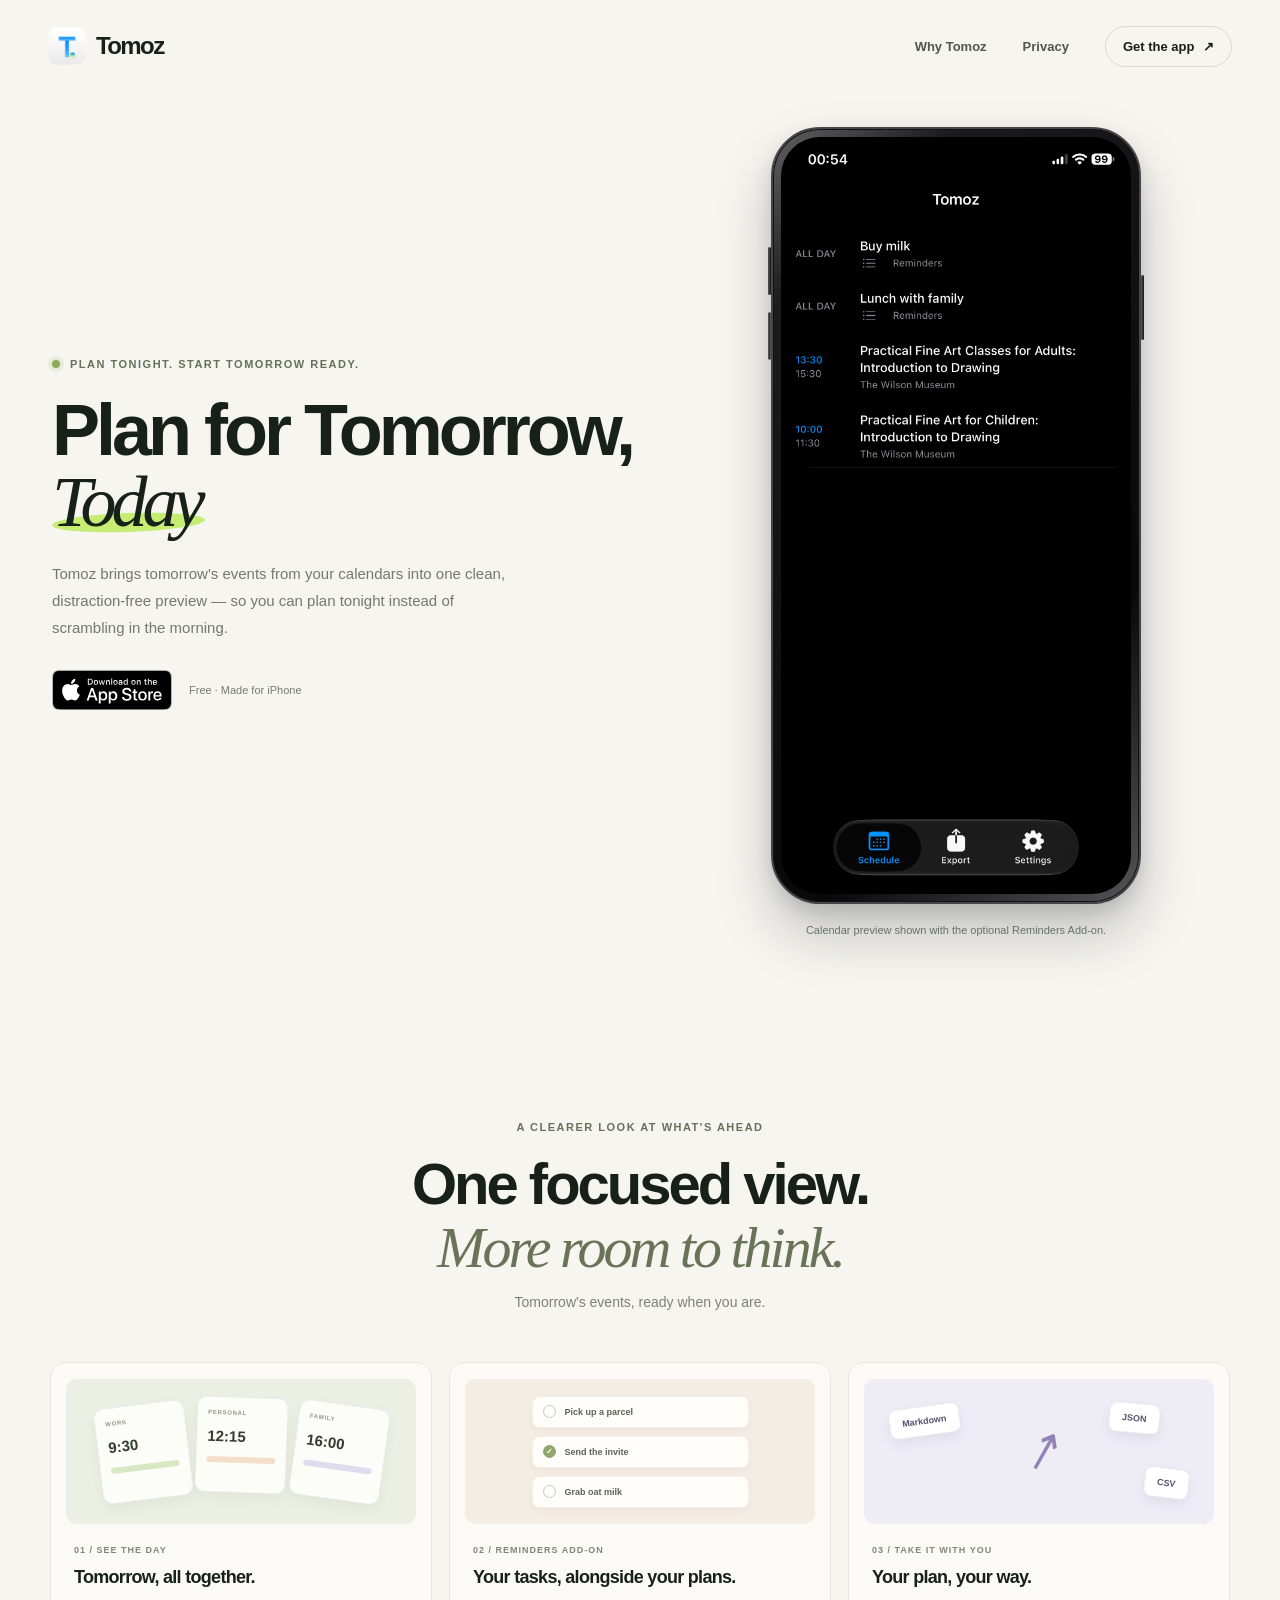
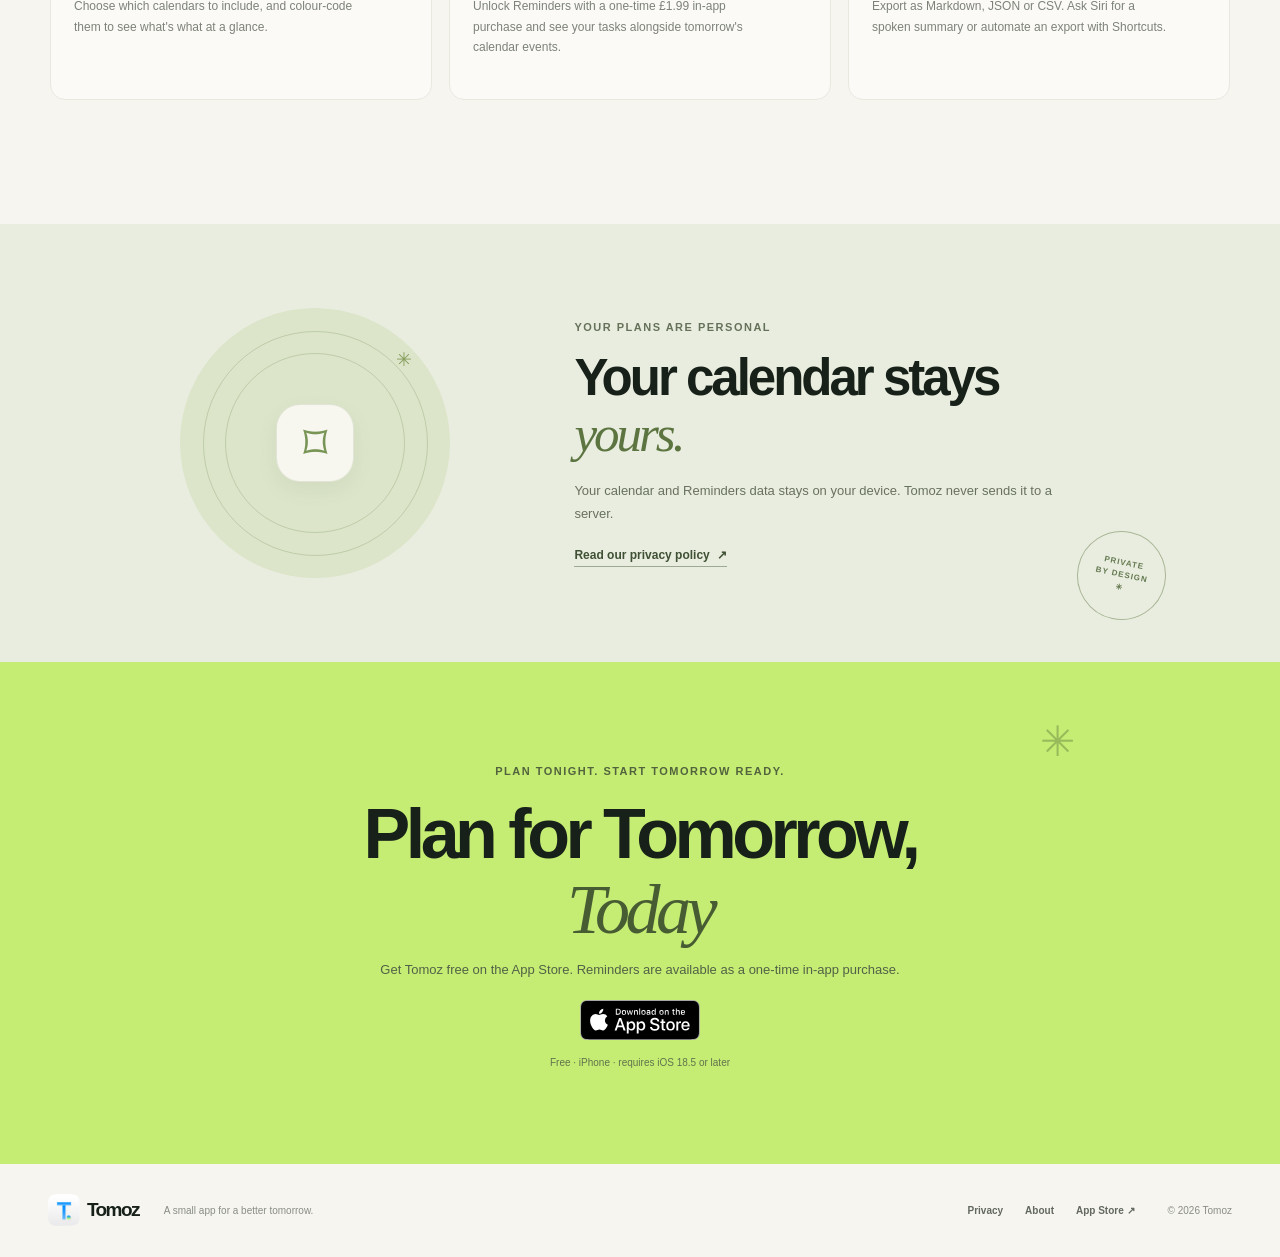
==== index.html @ 576cefdc "first Signed-off-by: thechelsuk <GitHub@thechels.uk>" ====
<!doctype html>
<html lang="en-GB">
  <head>
    <meta charset="utf-8">
    <meta name="viewport" content="width=device-width, initial-scale=1">
    <meta name="theme-color" content="#f6f5f0">
    <meta name="apple-itunes-app" content="app-id=6748755747">
    <meta
      name="description"
      content="Plan for tomorrow today with Tomoz, a calendar planner for iPhone. Preview events, export your schedule, use Siri Shortcuts, and optionally add Reminders."
    >
    <link rel="canonical" href="https://tomoz.thechels.uk/">
    <meta property="og:type" content="website">
    <meta property="og:site_name" content="Tomoz">
    <meta property="og:url" content="https://tomoz.thechels.uk/">
    <meta property="og:title" content="Tomoz: Tomorrow's Schedule">
    <meta
      property="og:description"
      content="Plan for tomorrow today with Tomoz, a calendar planner for iPhone. Preview events, export your schedule, use Siri Shortcuts, and optionally add Reminders."
    >
    <meta property="og:image" content="https://tomoz.thechels.uk/images/og-image.png">
    <meta property="og:image:width" content="1200">
    <meta property="og:image:height" content="630">
    <meta
      property="og:image:alt"
      content="Tomoz showing a calendar schedule and reminders on an iPhone"
    >
    <meta name="twitter:card" content="summary_large_image">
    <meta name="twitter:title" content="Tomoz: Tomorrow's Schedule">
    <meta
      name="twitter:description"
      content="Plan for tomorrow today with Tomoz, a calendar planner for iPhone."
    >
    <meta name="twitter:image" content="https://tomoz.thechels.uk/images/og-image.png">
    <meta
      name="twitter:image:alt"
      content="Tomoz showing a calendar schedule and reminders on an iPhone"
    >
    <title>Tomoz: Tomorrow's Schedule</title>
    <link rel="icon" href="images/tomoz-app-icon.jpg" type="image/jpeg">
    <link rel="stylesheet" href="styles.css">
    <script type="application/ld+json">
      {
        "@context": "https://schema.org",
        "@type": "MobileApplication",
        "name": "Tomoz: Tomorrow's Schedule",
        "operatingSystem": "iOS 18.5 or later",
        "applicationCategory": "ProductivityApplication",
        "url": "https://tomoz.thechels.uk/",
        "downloadUrl": "https://apps.apple.com/gb/app/tomoz/id6748755747",
        "image": "https://tomoz.thechels.uk/images/tomoz-app-icon.jpg",
        "screenshot": "https://tomoz.thechels.uk/images/screenshot.png",
        "offers": {
          "@type": "Offer",
          "price": "0",
          "priceCurrency": "GBP",
          "description": "Free to download; the optional Reminders add-on is a one-time £1.99 in-app purchase."
        }
      }
    </script>
  </head>
  <body>
    <header class="site-header">
      <a class="brand" href="#top" aria-label="Tomoz home">
        <img src="images/tomoz-app-icon.jpg" alt="" width="38" height="38">
        <span>Tomoz</span>
      </a>
      <nav class="header-links" aria-label="Main navigation">
        <a href="#how-it-helps">Why Tomoz</a>
        <a href="https://thechels.uk/app/privacy">Privacy</a>
        <a class="header-cta" href="https://apps.apple.com/gb/app/tomoz/id6748755747">
          Get the app <span aria-hidden="true">↗</span>
        </a>
      </nav>
    </header>

    <main id="top">
      <section class="hero" aria-labelledby="hero-title">
        <div class="hero-copy">
          <p class="eyebrow"><span class="eyebrow-dot"></span> Plan tonight. Start tomorrow ready.</p>
          <h1 id="hero-title"><span class="hero-title-line">Plan for Tomorrow,</span><span class="headline-accent">Today</span></h1>
          <p class="hero-description">
            Tomoz brings tomorrow's events from your calendars into one clean, distraction-free
            preview — so you can plan tonight instead of scrambling in the morning.
          </p>
          <div class="hero-actions">
            <a class="app-store-button" href="https://apps.apple.com/gb/app/tomoz/id6748755747">
              <img src="images/app-store-badge.svg" alt="Download on the App Store" width="120" height="40">
            </a>
            <span class="hero-note">Free · Made for iPhone</span>
          </div>
        </div>

        <figure class="hero-art">
          <div class="iphone-frame">
            <img
              class="app-screenshot"
              src="images/screenshot.png"
              alt="Tomoz showing tomorrow's calendar and reminder list in dark mode"
              width="1170"
              height="2532"
            >
          </div>
          <figcaption>Calendar preview shown with the optional Reminders Add-on.</figcaption>
        </figure>
      </section>

      <section class="features section-wrap" id="how-it-helps" aria-labelledby="features-title">
        <div class="section-intro">
          <p class="eyebrow">A clearer look at what's ahead</p>
          <h2 id="features-title">One focused view.<br><span>More room to think.</span></h2>
          <p>Tomorrow's events, ready when you are.</p>
        </div>
        <div class="feature-grid">
          <article class="feature-card feature-calendar">
            <div class="feature-illustration mini-calendars" aria-hidden="true">
              <div class="mini-calendar mini-one"><span>WORK</span><b>9:30</b><i></i></div>
              <div class="mini-calendar mini-two"><span>PERSONAL</span><b>12:15</b><i></i></div>
              <div class="mini-calendar mini-three"><span>FAMILY</span><b>16:00</b><i></i></div>
            </div>
            <span class="feature-number">01 / SEE THE DAY</span>
            <h3>Tomorrow, all together.</h3>
            <p>Choose which calendars to include, and colour-code them to see what's what at a glance.</p>
          </article>
          <article class="feature-card feature-reminders">
            <div class="feature-illustration reminder-illustration" aria-hidden="true">
              <div class="reminder-pill"><span class="unchecked"></span> Pick up a parcel</div>
              <div class="reminder-pill"><span class="checked">✓</span> Send the invite</div>
              <div class="reminder-pill"><span class="unchecked"></span> Grab oat milk</div>
            </div>
            <span class="feature-number">02 / REMINDERS ADD-ON</span>
            <h3>Your tasks, alongside your plans.</h3>
            <p>Unlock Reminders with a one-time £1.99 in-app purchase and see your tasks alongside tomorrow's calendar events.</p>
          </article>
          <article class="feature-card feature-share">
            <div class="feature-illustration export-illustration" aria-hidden="true">
              <span class="export-chip chip-md">Markdown</span>
              <span class="export-chip chip-csv">CSV</span>
              <span class="export-chip chip-json">JSON</span>
              <span class="export-arrow">↗</span>
            </div>
            <span class="feature-number">03 / TAKE IT WITH YOU</span>
            <h3>Your plan, your way.</h3>
            <p>Export as Markdown, JSON or CSV. Ask Siri for a spoken summary or automate an export with Shortcuts.</p>
          </article>
        </div>
      </section>

      <section class="privacy-section" aria-labelledby="privacy-title">
        <div class="privacy-inner">
          <div class="privacy-orbit" aria-hidden="true">
            <span class="orbit orbit-a"></span><span class="orbit orbit-b"></span>
            <span class="privacy-core">⌑</span><span class="orbit-star">✳</span>
          </div>
          <div class="privacy-copy">
            <p class="eyebrow">Your plans are personal</p>
            <h2 id="privacy-title">Your calendar stays <span>yours.</span></h2>
            <p>Your calendar and Reminders data stays on your device. Tomoz never sends it to a server.</p>
            <a class="text-link" href="https://thechels.uk/app/privacy">Read our privacy policy <span aria-hidden="true">↗</span></a>
          </div>
          <span class="privacy-stamp" aria-hidden="true">PRIVATE<br>BY DESIGN<br>✳</span>
        </div>
      </section>

      <section class="closing-cta" aria-labelledby="closing-title">
        <div class="closing-spark" aria-hidden="true">✳</div>
        <p class="eyebrow">Plan tonight. Start tomorrow ready.</p>
        <h2 id="closing-title">Plan for Tomorrow,<br><span>Today</span></h2>
        <p>Get Tomoz free on the App Store. Reminders are available as a one-time in-app purchase.</p>
        <a class="app-store-button" href="https://apps.apple.com/gb/app/tomoz/id6748755747">
          <img src="images/app-store-badge.svg" alt="Download on the App Store" width="120" height="40">
        </a>
        <span class="closing-footnote">Free · iPhone · requires iOS 18.5 or later</span>
      </section>
    </main>

    <footer class="site-footer">
      <a class="brand footer-brand" href="#top">
        <img src="images/tomoz-app-icon.jpg" alt="" width="32" height="32">
        <span>Tomoz</span>
      </a>
      <span class="footer-caption">A small app for a better tomorrow.</span>
      <div class="footer-links">
        <a href="https://thechels.uk/app/privacy">Privacy</a>
        <a href="https://thechels.uk/projects/tomoz">About</a>
        <a href="https://apps.apple.com/gb/app/tomoz/id6748755747">App Store ↗</a>
      </div>
      <span class="copyright">© 2026 Tomoz</span>
    </footer>
  </body>
</html>
---- styles.css ----
:root {
  color-scheme: light;
  --ink: #172019;
  --muted: #70766e;
  --paper: #f6f5f0;
  --green: #c5ed73;
  --green-dark: #324a25;
  --line: #e6e5dc;
  --serif: Georgia, "Times New Roman", serif;
  --sans: "DM Sans", "Avenir Next", Avenir, sans-serif;
  --display: "Manrope", "Avenir Next", Avenir, sans-serif;
}

* {
  box-sizing: border-box;
}

html {
  scroll-behavior: smooth;
}

body {
  margin: 0;
  background: var(--paper);
  color: var(--ink);
  font-family: var(--sans);
  -webkit-font-smoothing: antialiased;
}

a {
  color: inherit;
  text-decoration: none;
}

.site-header {
  width: min(1280px, calc(100% - 96px));
  height: 92px;
  margin: 0 auto;
  display: flex;
  align-items: center;
  justify-content: space-between;
}

.brand {
  display: inline-flex;
  align-items: center;
  gap: 10px;
  font-family: var(--display);
  font-size: 24px;
  font-weight: 800;
  letter-spacing: -1.6px;
}

.brand img {
  display: block;
  border-radius: 10px;
}

.header-links {
  display: flex;
  align-items: center;
  gap: 36px;
  color: #51574f;
  font-size: 13px;
  font-weight: 600;
}

.header-links a:not(.header-cta):hover,
.footer-links a:hover {
  color: #5b7a2b;
}

.header-cta {
  padding: 12px 17px;
  border: 1px solid #d8d9cf;
  border-radius: 999px;
  color: var(--ink);
  transition: background 160ms ease, border-color 160ms ease;
}

.header-cta:hover {
  border-color: var(--green);
  background: var(--green);
}

.header-cta span {
  padding-left: 5px;
}

.hero {
  width: min(1280px, calc(100% - 96px));
  min-height: 664px;
  margin: 0 auto;
  display: grid;
  grid-template-columns: 1fr 0.92fr;
  align-items: center;
  gap: 32px;
  padding: 35px 0 65px;
}

.hero-copy {
  position: relative;
  z-index: 2;
  padding: 3px 0 0 4px;
}

.eyebrow {
  margin: 0 0 22px;
  color: #66715a;
  font-size: 11px;
  font-weight: 700;
  letter-spacing: 1.5px;
  line-height: 1.5;
  text-transform: uppercase;
}

.hero .eyebrow {
  display: flex;
  align-items: center;
  gap: 10px;
}

.eyebrow-dot {
  width: 8px;
  height: 8px;
  border-radius: 50%;
  background: #8ba958;
  box-shadow: 0 0 0 4px #e5edda;
}

h1,
h2,
h3,
p {
  margin-top: 0;
}

.hero h1 {
  max-width: 640px;
  margin-bottom: 22px;
  font-family: var(--display);
  font-size: clamp(48px, 5.8vw, 72px);
  font-weight: 600;
  letter-spacing: -4px;
  line-height: 0.99;
}

.section-intro h2 span,
.closing-cta h2 span {
  font-family: var(--serif);
  font-weight: 400;
  font-style: italic;
  letter-spacing: -5px;
}

.hero-title-line {
  display: block;
  white-space: nowrap;
}

.hero h1 .headline-accent {
  display: inline-block;
  position: relative;
  z-index: 0;
  font-family: var(--serif);
  font-weight: 400;
  font-style: italic;
  letter-spacing: -5px;
}

.hero h1 .headline-accent::after {
  position: absolute;
  z-index: -1;
  right: -5px;
  bottom: 6px;
  left: 0;
  height: 19px;
  border-radius: 50%;
  background: var(--green);
  content: "";
  transform: rotate(-2deg);
}

.hero-description {
  max-width: 460px;
  margin-bottom: 29px;
  color: #73796f;
  font-size: 15px;
  line-height: 1.8;
}

.hero-actions {
  display: flex;
  align-items: center;
  gap: 17px;
}

.app-store-button {
  display: inline-flex;
  align-items: center;
  line-height: 0;
  transition: transform 160ms ease;
}

.app-store-button:hover {
  transform: translateY(-2px);
}

.app-store-button img {
  width: 120px;
  height: 40px;
}

.brand img {
  border-radius: 10px;
}

.hero-note {
  color: #777d73;
  font-size: 11px;
}

.hero-art {
  position: relative;
  display: grid;
  justify-items: center;
  gap: 20px;
  margin: 0;
}

.iphone-frame {
  width: min(100%, 370px);
  position: relative;
  padding: 8px;
  border: 2px solid #464649;
  border-radius: 49px;
  background: linear-gradient(135deg, #626266 0%, #1b1b1d 16%, #080809 72%, #555559 100%);
  box-shadow:
    0 30px 55px rgba(17, 22, 34, 0.22),
    0 8px 18px rgba(17, 22, 34, 0.12),
    inset 0 0 0 1px #111;
}

.iphone-frame::before,
.iphone-frame::after {
  width: 3px;
  position: absolute;
  z-index: 1;
  border-radius: 3px;
  background: linear-gradient(90deg, #555559, #171719);
  content: "";
}

.iphone-frame::before {
  top: 118px;
  left: -5px;
  height: 48px;
  box-shadow: 0 65px 0 -0.2px #323235;
}

.iphone-frame::after {
  top: 146px;
  right: -5px;
  height: 65px;
}

.app-screenshot {
  width: 100%;
  height: auto;
  display: block;
  border-radius: 39px;
}

.hero-art figcaption {
  color: #767c72;
  font-size: 11px;
  text-align: center;
}

.section-wrap {
  width: min(1180px, calc(100% - 96px));
  margin: 0 auto;
}

.features {
  padding: 118px 0 124px;
}

.section-intro {
  max-width: 600px;
  margin: 0 auto 52px;
  text-align: center;
}

.section-intro .eyebrow {
  margin-bottom: 17px;
}

.section-intro h2,
.privacy-copy h2,
.closing-cta h2 {
  font-family: var(--display);
  font-size: clamp(38px, 4.7vw, 58px);
  font-weight: 600;
  letter-spacing: -3px;
  line-height: 1.08;
}

.section-intro h2 {
  margin-bottom: 15px;
}

.section-intro h2 span {
  color: #697357;
  letter-spacing: -3px;
}

.section-intro > p:last-child {
  margin: 0;
  color: #7c8178;
  font-size: 14px;
}

.feature-grid {
  display: grid;
  grid-template-columns: repeat(3, 1fr);
  gap: 17px;
}

.feature-card {
  min-height: 338px;
  overflow: hidden;
  padding: 23px 23px 25px;
  border: 1px solid #e9e8df;
  border-radius: 15px;
  background: #fbfaf7;
}

.feature-illustration {
  height: 145px;
  position: relative;
  display: flex;
  align-items: center;
  justify-content: center;
  margin: -7px -8px 15px;
  overflow: hidden;
  border-radius: 11px;
}

.feature-calendar .feature-illustration {
  background: #ecf0e4;
}

.feature-reminders .feature-illustration {
  background: #f4ede3;
}

.feature-share .feature-illustration {
  background: #eeecf5;
}

.mini-calendars {
  gap: 7px;
}

.mini-calendar {
  width: 91px;
  height: 96px;
  display: flex;
  flex-direction: column;
  gap: 12px;
  padding: 12px 10px;
  border: 1px solid rgba(49, 60, 42, 0.06);
  border-radius: 10px;
  background: #fcfcf8;
  box-shadow: 0 5px 12px rgba(55, 66, 48, 0.06);
  transform: rotate(-7deg);
}

.mini-calendar span {
  color: #93998b;
  font-size: 6px;
  font-weight: 700;
  letter-spacing: 0.7px;
}

.mini-calendar b {
  color: #333c30;
  font-size: 15px;
}

.mini-calendar i {
  height: 6px;
  display: block;
  border-radius: 5px;
  background: #d9e8c4;
}

.mini-two {
  transform: translateY(-7px) rotate(2deg);
}

.mini-two i {
  background: #f4deca;
}

.mini-three {
  transform: rotate(8deg);
}

.mini-three i {
  background: #e0dcef;
}

.reminder-illustration {
  flex-direction: column;
  gap: 8px;
}

.reminder-pill {
  width: 217px;
  height: 32px;
  display: flex;
  align-items: center;
  gap: 9px;
  padding: 0 10px;
  border: 1px solid rgba(50, 55, 43, 0.06);
  border-radius: 8px;
  background: #fffdf9;
  box-shadow: 0 3px 8px rgba(74, 62, 44, 0.04);
  color: #5e6259;
  font-size: 9px;
  font-weight: 600;
}

.unchecked,
.checked {
  width: 13px;
  height: 13px;
  display: grid;
  place-items: center;
  border: 1px solid #c7c9be;
  border-radius: 50%;
  color: white;
  font-size: 8px;
}

.checked {
  border-color: #8fa66f;
  background: #8fa66f;
}

.export-chip {
  position: absolute;
  padding: 9px 12px;
  border: 1px solid rgba(60, 52, 91, 0.08);
  border-radius: 8px;
  background: #fff;
  box-shadow: 0 5px 12px rgba(69, 61, 97, 0.08);
  color: #56506c;
  font-size: 9px;
  font-weight: 700;
}

.chip-md {
  top: 27px;
  left: 25px;
  transform: rotate(-8deg);
}

.chip-csv {
  right: 25px;
  bottom: 26px;
  transform: rotate(7deg);
}

.chip-json {
  top: 24px;
  right: 54px;
  transform: rotate(5deg);
}

.export-arrow {
  color: #9184b5;
  font-family: var(--serif);
  font-size: 47px;
  font-style: italic;
  transform: rotate(-22deg);
}

.feature-number {
  color: #818776;
  font-size: 9px;
  font-weight: 700;
  letter-spacing: 1px;
}

.feature-card h3 {
  margin: 10px 0 8px;
  font-family: var(--display);
  font-size: 18px;
  font-weight: 700;
  letter-spacing: -0.7px;
}

.feature-card > p {
  max-width: 300px;
  margin: 0;
  color: #7d8279;
  font-size: 12px;
  line-height: 1.7;
}

.privacy-section {
  padding: 84px 0;
  background: #e9eddf;
}

.privacy-inner {
  width: min(1040px, calc(100% - 96px));
  position: relative;
  display: grid;
  grid-template-columns: 0.8fr 1.2fr;
  align-items: center;
  gap: 64px;
  margin: 0 auto;
}

.privacy-orbit {
  width: 270px;
  height: 270px;
  position: relative;
  display: grid;
  margin: auto;
  place-items: center;
  border-radius: 50%;
  background: #dce5ca;
}

.orbit {
  position: absolute;
  border: 1px solid rgba(97, 121, 66, 0.24);
  border-radius: 50%;
}

.orbit-a {
  width: 180px;
  height: 180px;
}

.orbit-b {
  width: 225px;
  height: 225px;
}

.privacy-core {
  width: 78px;
  height: 78px;
  display: grid;
  place-items: center;
  border: 1px solid rgba(111, 138, 75, 0.16);
  border-radius: 24px;
  background: #f7f7ef;
  box-shadow: 0 8px 20px rgba(83, 101, 62, 0.08);
  color: #789555;
  font-size: 48px;
}

.orbit-star {
  position: absolute;
  top: 40px;
  right: 38px;
  color: #879e5e;
  font-size: 19px;
}

.privacy-copy {
  max-width: 530px;
}

.privacy-copy .eyebrow {
  margin-bottom: 15px;
}

.privacy-copy h2 {
  margin-bottom: 17px;
  font-size: clamp(37px, 4vw, 51px);
}

.privacy-copy h2 span {
  color: #5c7440;
  font-family: var(--serif);
  font-style: italic;
  font-weight: 400;
}

.privacy-copy > p:not(.eyebrow) {
  max-width: 500px;
  margin-bottom: 20px;
  color: #68715e;
  font-size: 13px;
  line-height: 1.8;
}

.text-link {
  display: inline-flex;
  align-items: center;
  gap: 7px;
  padding-bottom: 4px;
  border-bottom: 1px solid #9da990;
  color: #3f5034;
  font-size: 12px;
  font-weight: 700;
}

.text-link:hover {
  border-color: #3f5034;
}

.privacy-stamp {
  position: absolute;
  right: -6px;
  bottom: -42px;
  display: grid;
  width: 89px;
  height: 89px;
  place-content: center;
  border: 1px solid #a9b696;
  border-radius: 50%;
  color: #647950;
  font-size: 8px;
  font-weight: 700;
  letter-spacing: 1px;
  line-height: 1.55;
  text-align: center;
  transform: rotate(12deg);
}

.closing-cta {
  position: relative;
  overflow: hidden;
  padding: 101px 24px 96px;
  background: var(--green);
  text-align: center;
}

.closing-cta .eyebrow {
  margin-bottom: 17px;
  color: #52633d;
}

.closing-cta h2 {
  margin-bottom: 14px;
  font-size: clamp(45px, 6vw, 70px);
  letter-spacing: -4.5px;
}

.closing-cta h2 span {
  color: #485c34;
  letter-spacing: -4.5px;
}

.closing-cta > p:not(.eyebrow) {
  margin-bottom: 23px;
  color: #526147;
  font-size: 13px;
}

.closing-footnote {
  display: block;
  margin-top: 13px;
  color: #61724d;
  font-size: 10px;
}

.closing-spark {
  position: absolute;
  top: 55px;
  right: 16%;
  color: rgba(69, 92, 47, 0.35);
  font-size: 42px;
}

.site-footer {
  width: min(1280px, calc(100% - 96px));
  min-height: 93px;
  display: flex;
  align-items: center;
  gap: 25px;
  margin: 0 auto;
}

.footer-brand {
  gap: 7px;
  font-size: 19px;
}

.footer-brand img {
  border-radius: 8px;
}

.footer-caption,
.copyright {
  color: #898d84;
  font-size: 10px;
}

.footer-links {
  display: flex;
  gap: 22px;
  margin-left: auto;
  color: #62685e;
  font-size: 10px;
  font-weight: 600;
}

.copyright {
  margin-left: 8px;
}

@media (max-width: 1000px) {
  .site-header,
  .hero,
  .site-footer {
    width: calc(100% - 60px);
  }

  .hero {
    grid-template-columns: 1fr 0.85fr;
    gap: 10px;
  }

  .section-wrap {
    width: calc(100% - 60px);
  }

  .feature-card {
    padding-right: 17px;
    padding-left: 17px;
  }

  .privacy-inner {
    width: calc(100% - 100px);
    gap: 42px;
  }
}

@media (max-width: 720px) {
  .site-header {
    width: calc(100% - 40px);
    height: 76px;
  }

  .brand {
    gap: 8px;
    font-size: 21px;
  }

  .brand img {
    width: 34px;
    height: 34px;
  }

  .header-links {
    gap: 17px;
    font-size: 12px;
  }

  .header-links a:first-child {
    display: none;
  }

  .header-cta {
    padding: 10px 13px;
  }

  .hero {
    width: calc(100% - 40px);
    min-height: 0;
    grid-template-columns: 1fr;
    gap: 6px;
    padding: 61px 0 50px;
  }

  .hero-copy {
    padding-left: 0;
  }

  .eyebrow {
    margin-bottom: 17px;
    font-size: 9px;
    letter-spacing: 1.2px;
  }

  .hero h1 {
    max-width: 520px;
    margin-bottom: 17px;
    font-size: clamp(38px, 10.3vw, 48px);
    letter-spacing: -1.6px;
  }

  .section-intro h2 span {
    letter-spacing: -3px;
  }

  .hero h1 .headline-accent {
    letter-spacing: -3px;
  }

  .hero h1 .headline-accent::after {
    bottom: 3px;
    height: 14px;
  }

  .hero-description {
    max-width: 440px;
    margin-bottom: 22px;
    font-size: 13px;
  }

  .hero-actions {
    flex-wrap: wrap;
    gap: 12px;
  }

  .hero-art {
    margin-top: 18px;
  }

  .section-wrap {
    width: calc(100% - 40px);
  }

  .features {
    padding: 80px 0;
  }

  .section-intro {
    margin-bottom: 34px;
  }

  .section-intro h2,
  .privacy-copy h2 {
    font-size: 39px;
    letter-spacing: -2.5px;
  }

  .section-intro > p:last-child {
    font-size: 12px;
    line-height: 1.6;
  }

  .feature-grid {
    grid-template-columns: 1fr;
    gap: 12px;
  }

  .feature-card {
    min-height: 0;
    padding: 18px;
  }

  .feature-illustration {
    height: 137px;
    margin-bottom: 14px;
  }

  .feature-card > p {
    max-width: 380px;
  }

  .privacy-section {
    padding: 65px 0 70px;
  }

  .privacy-inner {
    width: calc(100% - 40px);
    grid-template-columns: 1fr;
    gap: 33px;
  }

  .privacy-orbit {
    width: 215px;
    height: 215px;
  }

  .orbit-a {
    width: 148px;
    height: 148px;
  }

  .orbit-b {
    width: 184px;
    height: 184px;
  }

  .privacy-core {
    width: 67px;
    height: 67px;
    border-radius: 20px;
    font-size: 41px;
  }

  .privacy-copy {
    text-align: center;
  }

  .privacy-copy h2 {
    font-size: 37px;
    letter-spacing: -2.7px;
  }

  .privacy-copy > p:not(.eyebrow) {
    margin-right: auto;
    margin-left: auto;
    font-size: 12px;
  }

  .privacy-stamp {
    right: 0;
    bottom: -38px;
    width: 74px;
    height: 74px;
    font-size: 7px;
  }

  .closing-cta {
    padding: 77px 20px;
  }

  .closing-cta h2 {
    font-size: clamp(43px, 10vw, 58px);
    letter-spacing: -3.3px;
  }

  .closing-cta h2 span {
    letter-spacing: -3.3px;
  }

  .closing-spark {
    top: 31px;
    right: 9%;
    font-size: 31px;
  }

  .site-footer {
    width: calc(100% - 40px);
    min-height: 0;
    flex-wrap: wrap;
    gap: 12px 18px;
    padding: 23px 0;
  }

  .footer-caption {
    margin-left: auto;
    font-size: 9px;
  }

  .footer-links {
    order: 1;
    gap: 17px;
    margin-left: 0;
  }

  .copyright {
    order: 2;
    margin-left: auto;
  }
}

@media (max-width: 390px) {
  .header-links {
    gap: 12px;
    font-size: 11px;
  }

  .hero-note {
    width: 100%;
  }

  .footer-caption {
    font-size: 8px;
  }
}

@media (prefers-reduced-motion: reduce) {
  *,
  *::before,
  *::after {
    scroll-behavior: auto !important;
    animation-duration: 0.01ms !important;
    animation-iteration-count: 1 !important;
    transition-duration: 0.01ms !important;
  }
}
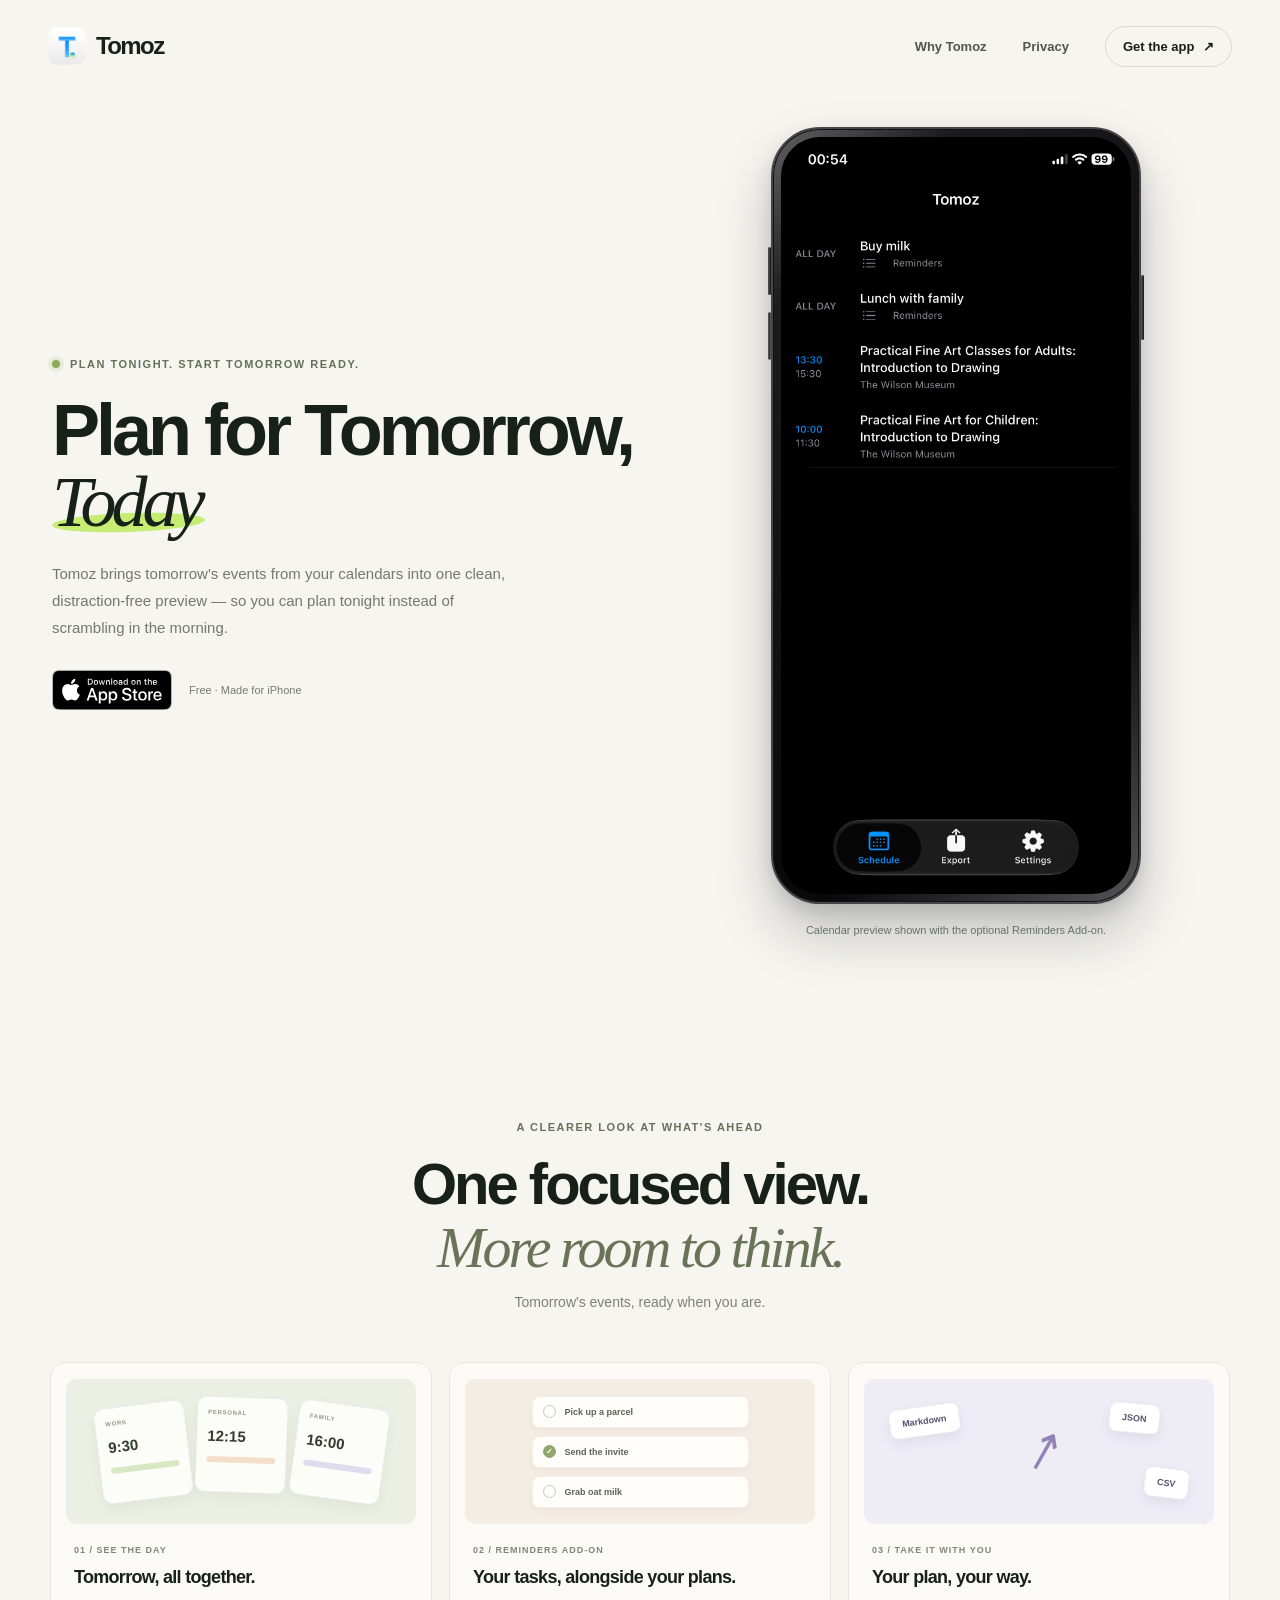
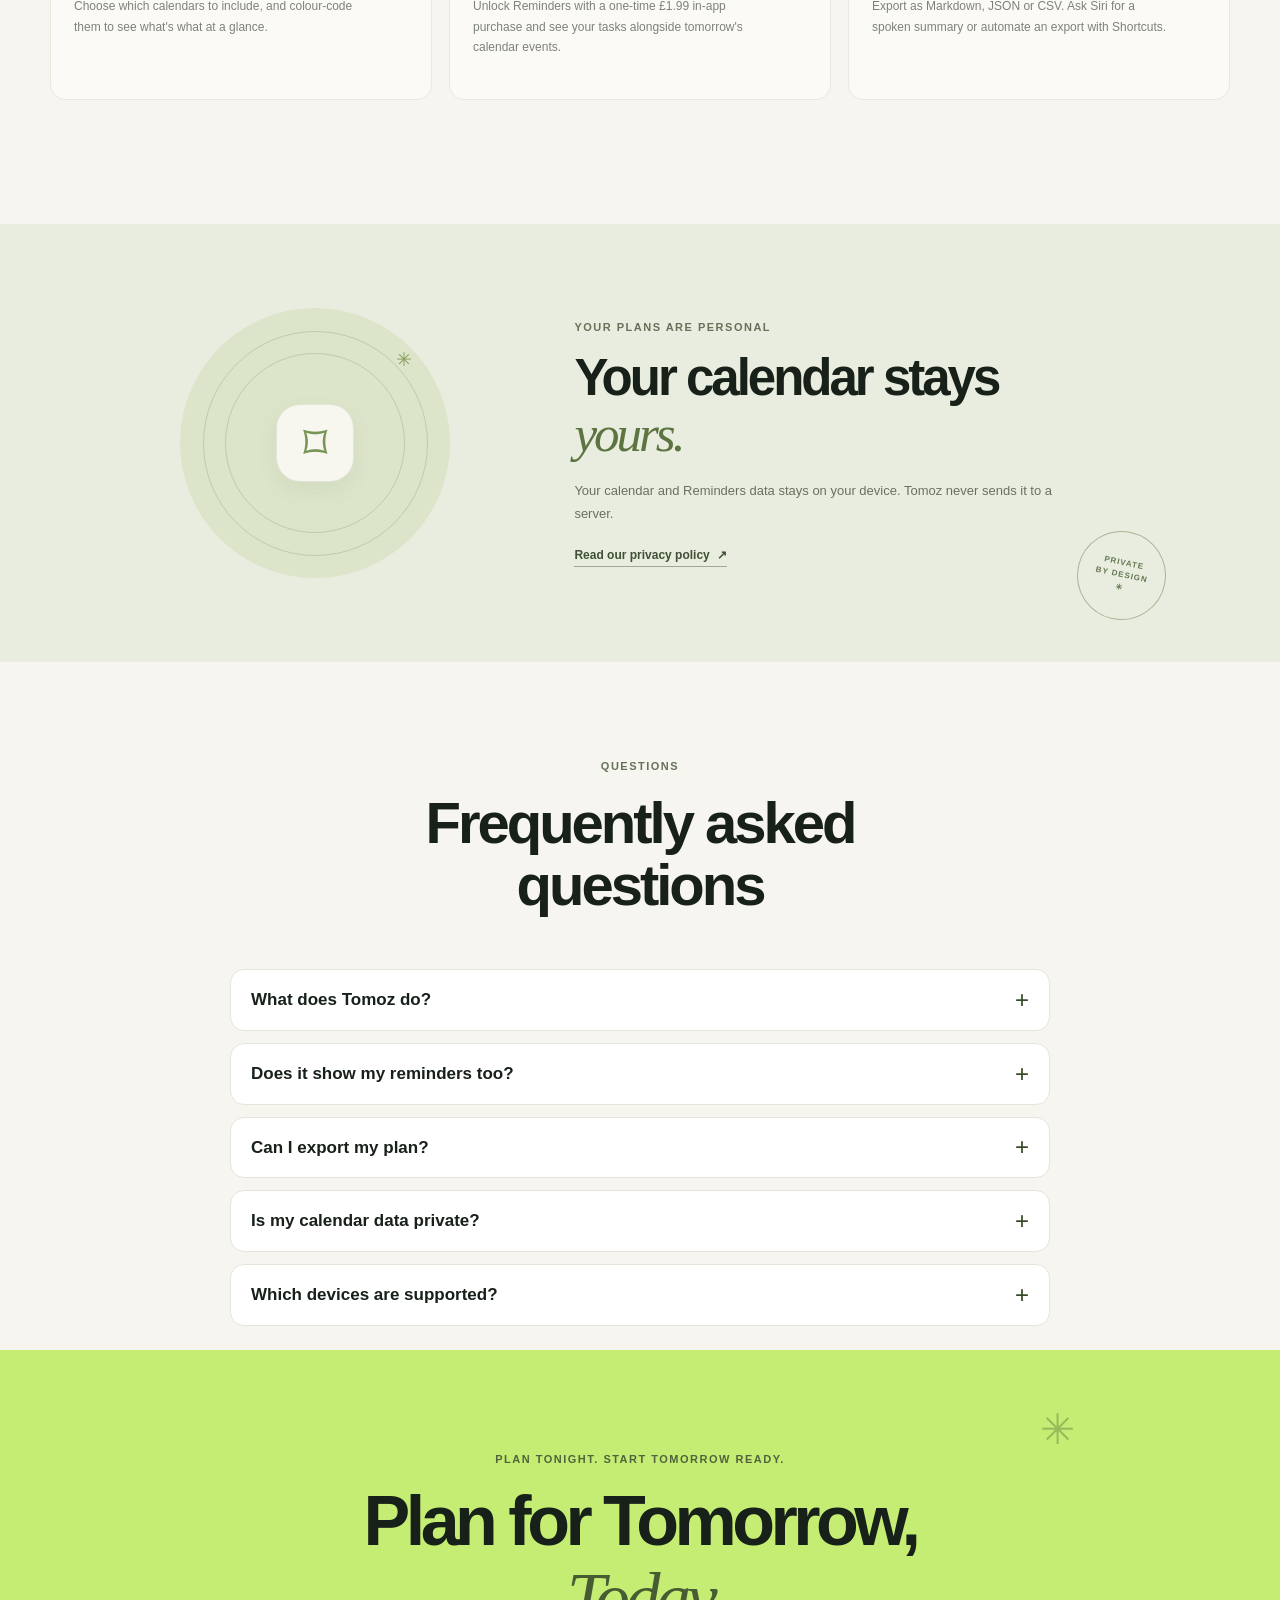
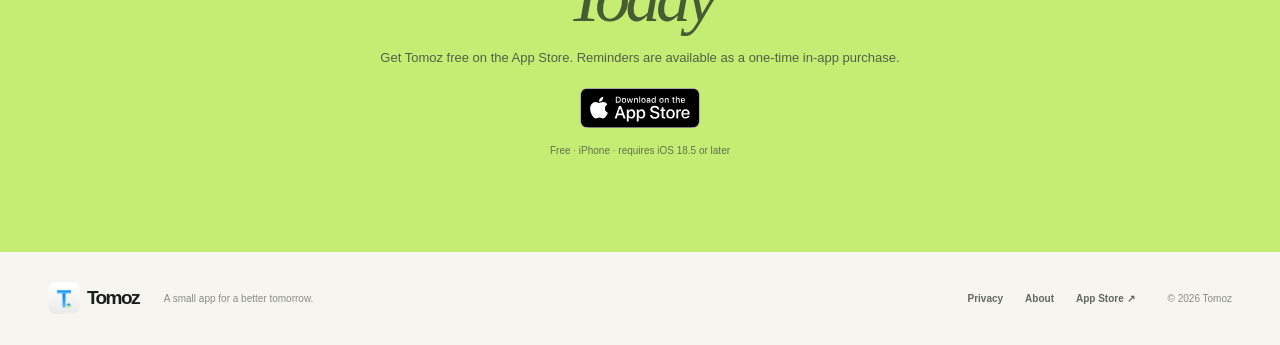
==== commit 0fd8354e: "SEO/GEO: llms.txt, FAQ section and FAQPage data, richer structured data, meta tags and sitemap lastm" ====
--- a/index.html
+++ b/index.html
@@ -9,9 +9,12 @@
       name="description"
       content="Plan for tomorrow today with Tomoz, a calendar planner for iPhone. Preview events, export your schedule, use Siri Shortcuts, and optionally add Reminders."
     >
+    <meta name="author" content="thechelsuk">
+    <meta name="robots" content="index, follow, max-image-preview:large, max-snippet:-1">
     <link rel="canonical" href="https://tomoz.thechels.uk/">
     <meta property="og:type" content="website">
     <meta property="og:site_name" content="Tomoz">
+    <meta property="og:locale" content="en_GB">
     <meta property="og:url" content="https://tomoz.thechels.uk/">
     <meta property="og:title" content="Tomoz: Tomorrow's Schedule">
     <meta
@@ -38,24 +41,113 @@
     >
     <title>Tomoz: Tomorrow's Schedule</title>
     <link rel="icon" href="images/tomoz-app-icon.jpg" type="image/jpeg">
+    <link rel="apple-touch-icon" href="images/tomoz-app-icon.jpg">
     <link rel="stylesheet" href="styles.css">
     <script type="application/ld+json">
       {
         "@context": "https://schema.org",
-        "@type": "MobileApplication",
-        "name": "Tomoz: Tomorrow's Schedule",
-        "operatingSystem": "iOS 18.5 or later",
-        "applicationCategory": "ProductivityApplication",
-        "url": "https://tomoz.thechels.uk/",
-        "downloadUrl": "https://apps.apple.com/gb/app/tomoz/id6748755747",
-        "image": "https://tomoz.thechels.uk/images/tomoz-app-icon.jpg",
-        "screenshot": "https://tomoz.thechels.uk/images/screenshot.png",
-        "offers": {
-          "@type": "Offer",
-          "price": "0",
-          "priceCurrency": "GBP",
-          "description": "Free to download; the optional Reminders add-on is a one-time £1.99 in-app purchase."
-        }
+        "@graph": [
+          {
+            "@type": "Person",
+            "@id": "https://thechels.uk/#person",
+            "name": "Mat Benfield",
+            "alternateName": "thechelsuk",
+            "url": "https://thechels.uk/",
+            "sameAs": [
+              "https://links.thechels.uk/",
+              "https://github.com/thechelsuk",
+              "https://apps.apple.com/gb/developer/mat-benfield/id1818791310"
+            ]
+          },
+          {
+            "@type": "WebSite",
+            "@id": "https://tomoz.thechels.uk/#website",
+            "url": "https://tomoz.thechels.uk/",
+            "name": "Tomoz",
+            "inLanguage": "en-GB",
+            "publisher": {
+              "@id": "https://thechels.uk/#person"
+            }
+          },
+          {
+            "@type": "MobileApplication",
+            "@id": "https://tomoz.thechels.uk/#app",
+            "name": "Tomoz: Tomorrow's Schedule",
+            "operatingSystem": "iOS 18.5 or later",
+            "applicationCategory": "ProductivityApplication",
+            "url": "https://tomoz.thechels.uk/",
+            "downloadUrl": "https://apps.apple.com/gb/app/tomoz/id6748755747",
+            "image": "https://tomoz.thechels.uk/images/tomoz-app-icon.jpg",
+            "screenshot": "https://tomoz.thechels.uk/images/screenshot.png",
+            "offers": {
+              "@type": "Offer",
+              "price": "0",
+              "priceCurrency": "GBP",
+              "description": "Free to download; the optional Reminders add-on is a one-time £1.99 in-app purchase."
+            },
+            "description": "Tomoz is a calendar planner for iPhone that shows tomorrow's events, and optionally your reminders, in one clean preview so you can plan the night before.",
+            "inLanguage": "en-GB",
+            "featureList": [
+              "Preview tomorrow's events from the calendars you choose",
+              "Colour-code calendars to see what's what at a glance",
+              "Optional Reminders add-on shows tasks alongside events",
+              "Export as Markdown, JSON or CSV",
+              "Spoken summary with Siri and automation with Apple Shortcuts"
+            ],
+            "author": {
+              "@id": "https://thechels.uk/#person"
+            },
+            "publisher": {
+              "@id": "https://thechels.uk/#person"
+            }
+          },
+          {
+            "@type": "FAQPage",
+            "@id": "https://tomoz.thechels.uk/#faq",
+            "mainEntity": [
+              {
+                "@type": "Question",
+                "name": "What does Tomoz do?",
+                "acceptedAnswer": {
+                  "@type": "Answer",
+                  "text": "Tomoz shows a clean preview of tomorrow's calendar events so you can plan the night before instead of scrambling in the morning."
+                }
+              },
+              {
+                "@type": "Question",
+                "name": "Does it show my reminders too?",
+                "acceptedAnswer": {
+                  "@type": "Answer",
+                  "text": "Yes. With the optional Reminders add-on, a one-time £1.99 in-app purchase, your tasks appear alongside tomorrow's events."
+                }
+              },
+              {
+                "@type": "Question",
+                "name": "Can I export my plan?",
+                "acceptedAnswer": {
+                  "@type": "Answer",
+                  "text": "Yes. Export as Markdown, JSON or CSV, ask Siri for a spoken summary, or automate exports with Apple Shortcuts."
+                }
+              },
+              {
+                "@type": "Question",
+                "name": "Is my calendar data private?",
+                "acceptedAnswer": {
+                  "@type": "Answer",
+                  "text": "Yes. Your calendar and Reminders data stays on your device and is never sent to a server."
+                }
+              },
+              {
+                "@type": "Question",
+                "name": "Which devices are supported?",
+                "acceptedAnswer": {
+                  "@type": "Answer",
+                  "text": "iPhone running iOS 18.5 or later."
+                }
+              }
+            ]
+          }
+        ]
       }
     </script>
   </head>
@@ -162,6 +254,35 @@
         </div>
       </section>
 
+      <section class="faq section-wrap" id="faq" aria-labelledby="faq-title">
+        <div class="section-intro">
+          <p class="eyebrow">Questions</p>
+          <h2 id="faq-title">Frequently asked questions</h2>
+        </div>
+        <div class="faq-list">
+          <details class="faq-item">
+            <summary>What does Tomoz do?</summary>
+            <p>Tomoz shows a clean preview of tomorrow&#x27;s calendar events so you can plan the night before instead of scrambling in the morning.</p>
+          </details>
+          <details class="faq-item">
+            <summary>Does it show my reminders too?</summary>
+            <p>Yes. With the optional Reminders add-on, a one-time £1.99 in-app purchase, your tasks appear alongside tomorrow&#x27;s events.</p>
+          </details>
+          <details class="faq-item">
+            <summary>Can I export my plan?</summary>
+            <p>Yes. Export as Markdown, JSON or CSV, ask Siri for a spoken summary, or automate exports with Apple Shortcuts.</p>
+          </details>
+          <details class="faq-item">
+            <summary>Is my calendar data private?</summary>
+            <p>Yes. Your calendar and Reminders data stays on your device and is never sent to a server.</p>
+          </details>
+          <details class="faq-item">
+            <summary>Which devices are supported?</summary>
+            <p>iPhone running iOS 18.5 or later.</p>
+          </details>
+        </div>
+      </section>
+
       <section class="closing-cta" aria-labelledby="closing-title">
         <div class="closing-spark" aria-hidden="true">✳</div>
         <p class="eyebrow">Plan tonight. Start tomorrow ready.</p>
--- a/styles.css
+++ b/styles.css
@@ -993,3 +993,67 @@
     transition-duration: 0.01ms !important;
   }
 }
+
+/* FAQ */
+.faq {
+  --faq-line: var(--line);
+  --faq-muted: var(--muted);
+  --faq-accent: var(--green-dark);
+  --faq-card: #fff;
+  padding: 96px 0 24px;
+}
+
+.faq-list {
+  display: grid;
+  gap: 12px;
+  max-width: 820px;
+  margin-inline: auto;
+}
+
+.faq-item {
+  border: 1px solid var(--faq-line);
+  border-radius: 14px;
+  background: var(--faq-card);
+}
+
+.faq-item summary {
+  position: relative;
+  padding: 18px 52px 18px 20px;
+  font-size: 17px;
+  font-weight: 700;
+  line-height: 1.4;
+  cursor: pointer;
+  list-style: none;
+}
+
+.faq-item summary::-webkit-details-marker {
+  display: none;
+}
+
+.faq-item summary::after {
+  content: "+";
+  position: absolute;
+  top: 50%;
+  right: 20px;
+  transform: translateY(-50%);
+  color: var(--faq-accent);
+  font-size: 24px;
+  font-weight: 400;
+}
+
+.faq-item[open] summary::after {
+  content: "\2212";
+}
+
+.faq-item summary:focus-visible {
+  outline: 2px solid var(--faq-accent);
+  outline-offset: 2px;
+  border-radius: 14px;
+}
+
+.faq-item p {
+  margin: 0;
+  padding: 0 20px 18px;
+  color: var(--faq-muted);
+  line-height: 1.6;
+}
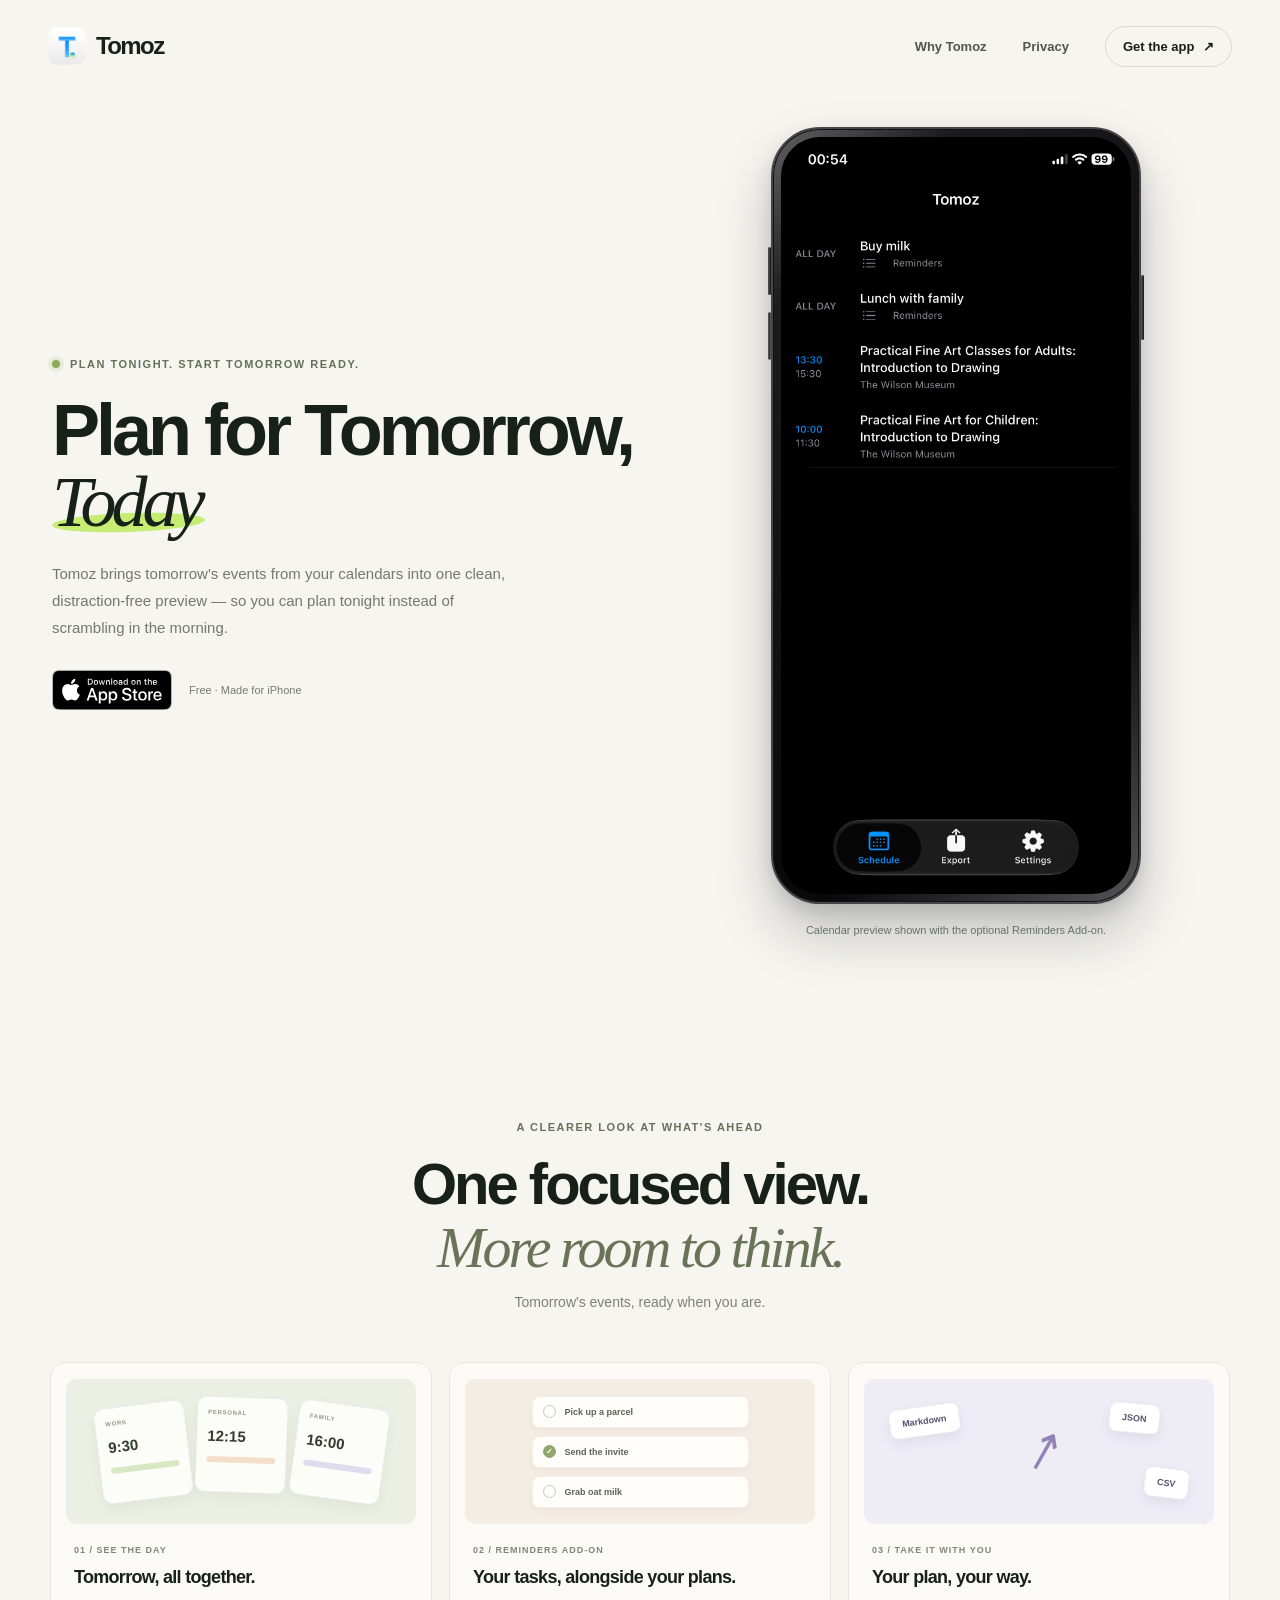
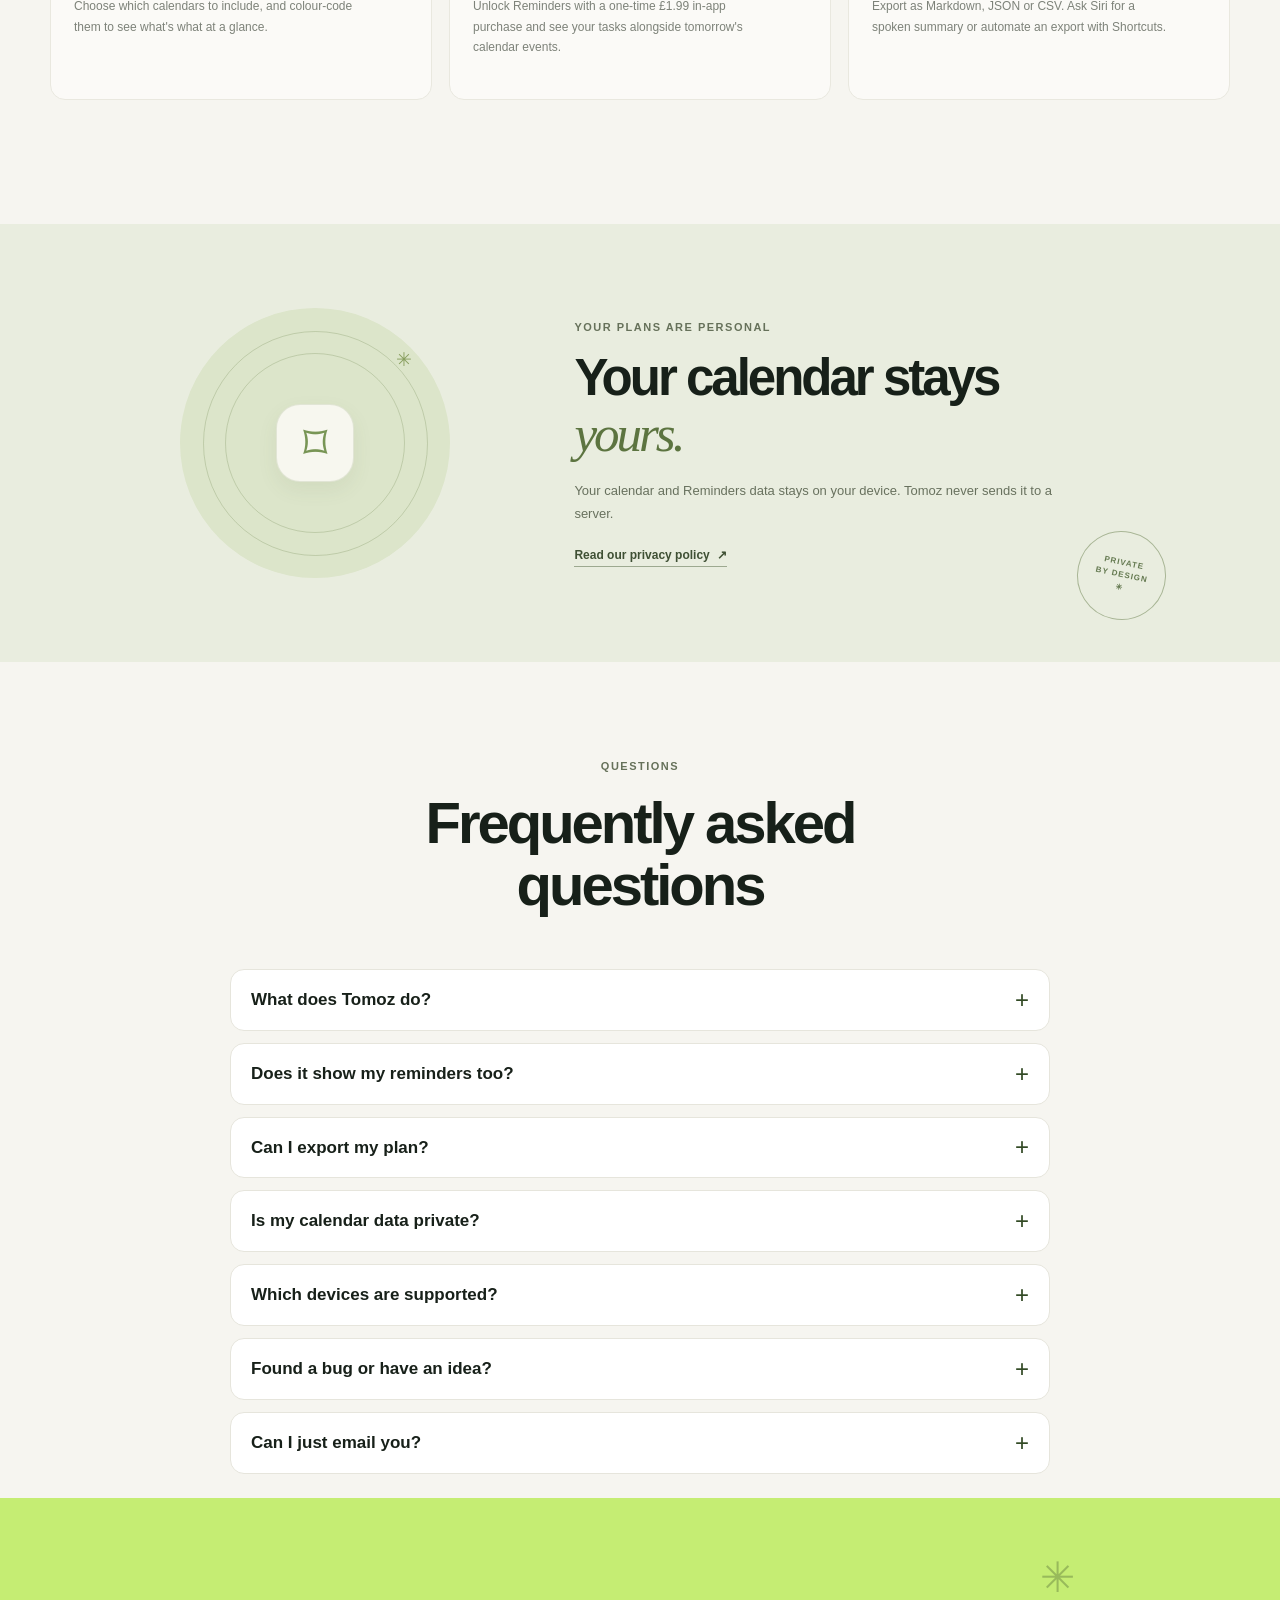
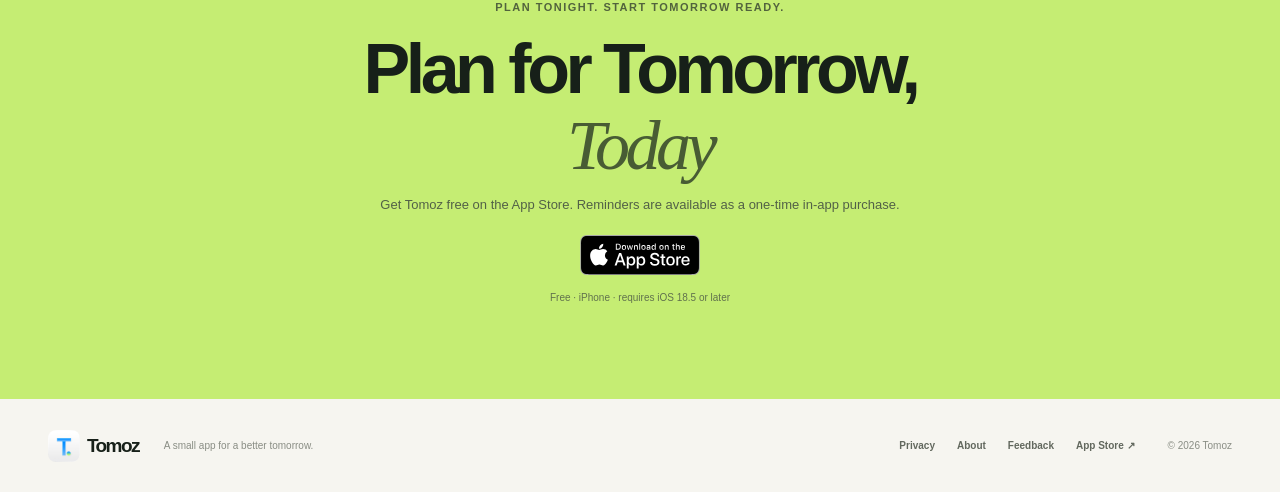
==== commit 5e31fcd2: "feat: Feedback footer link and two feedback questions in the FAQ" ====
--- a/index.html
+++ b/index.html
@@ -1,14 +1,13 @@
 <!doctype html>
 <html lang="en-GB">
+
   <head>
     <meta charset="utf-8">
     <meta name="viewport" content="width=device-width, initial-scale=1">
     <meta name="theme-color" content="#f6f5f0">
     <meta name="apple-itunes-app" content="app-id=6748755747">
-    <meta
-      name="description"
-      content="Plan for tomorrow today with Tomoz, a calendar planner for iPhone. Preview events, export your schedule, use Siri Shortcuts, and optionally add Reminders."
-    >
+    <meta name="description"
+      content="Plan for tomorrow today with Tomoz, a calendar planner for iPhone. Preview events, export your schedule, use Siri Shortcuts, and optionally add Reminders.">
     <meta name="author" content="thechelsuk">
     <meta name="robots" content="index, follow, max-image-preview:large, max-snippet:-1">
     <link rel="canonical" href="https://tomoz.thechels.uk/">
@@ -17,32 +16,23 @@
     <meta property="og:locale" content="en_GB">
     <meta property="og:url" content="https://tomoz.thechels.uk/">
     <meta property="og:title" content="Tomoz: Tomorrow's Schedule">
-    <meta
-      property="og:description"
-      content="Plan for tomorrow today with Tomoz, a calendar planner for iPhone. Preview events, export your schedule, use Siri Shortcuts, and optionally add Reminders."
-    >
+    <meta property="og:description"
+      content="Plan for tomorrow today with Tomoz, a calendar planner for iPhone. Preview events, export your schedule, use Siri Shortcuts, and optionally add Reminders.">
     <meta property="og:image" content="https://tomoz.thechels.uk/images/og-image.png">
     <meta property="og:image:width" content="1200">
     <meta property="og:image:height" content="630">
-    <meta
-      property="og:image:alt"
-      content="Tomoz showing a calendar schedule and reminders on an iPhone"
-    >
+    <meta property="og:image:alt" content="Tomoz showing a calendar schedule and reminders on an iPhone">
     <meta name="twitter:card" content="summary_large_image">
     <meta name="twitter:title" content="Tomoz: Tomorrow's Schedule">
-    <meta
-      name="twitter:description"
-      content="Plan for tomorrow today with Tomoz, a calendar planner for iPhone."
-    >
+    <meta name="twitter:description" content="Plan for tomorrow today with Tomoz, a calendar planner for iPhone.">
     <meta name="twitter:image" content="https://tomoz.thechels.uk/images/og-image.png">
-    <meta
-      name="twitter:image:alt"
-      content="Tomoz showing a calendar schedule and reminders on an iPhone"
-    >
+    <meta name="twitter:image:alt" content="Tomoz showing a calendar schedule and reminders on an iPhone">
     <title>Tomoz: Tomorrow's Schedule</title>
+    <link rel="icon" href="/favicon.ico" sizes="16x16 32x32 48x48">
     <link rel="icon" href="images/tomoz-app-icon.jpg" type="image/jpeg">
     <link rel="apple-touch-icon" href="images/tomoz-app-icon.jpg">
     <link rel="stylesheet" href="styles.css">
+    <script src="https://analytics.ahrefs.com/analytics.js" data-key="i9FSFAekQuon/3aaoIMCZg" async></script>
     <script type="application/ld+json">
       {
         "@context": "https://schema.org",
@@ -144,13 +134,31 @@
                   "@type": "Answer",
                   "text": "iPhone running iOS 18.5 or later."
                 }
+              },
+              {
+                "@type": "Question",
+                "name": "Found a bug or have an idea?",
+                "acceptedAnswer": {
+                  "@type": "Answer",
+                  "text": "Tell me on GitHub: raise an issue at https://github.com/thechelsuk/uk.thechels.tomoz/issues/new/choose and choose the form for a bug, a feature request, a question or general feedback. You'll need a free GitHub account."
+                }
+              },
+              {
+                "@type": "Question",
+                "name": "Can I just email you?",
+                "acceptedAnswer": {
+                  "@type": "Answer",
+                  "text": "Yes. Email feedback@thechels.uk with Tomoz in the subject."
+                }
               }
             ]
           }
         ]
       }
     </script>
+    <link rel="webmention" href="https://webmention.io/thechels.uk/webmention" />
   </head>
+
   <body>
     <header class="site-header">
       <a class="brand" href="#top" aria-label="Tomoz home">
@@ -170,7 +178,8 @@
       <section class="hero" aria-labelledby="hero-title">
         <div class="hero-copy">
           <p class="eyebrow"><span class="eyebrow-dot"></span> Plan tonight. Start tomorrow ready.</p>
-          <h1 id="hero-title"><span class="hero-title-line">Plan for Tomorrow,</span><span class="headline-accent">Today</span></h1>
+          <h1 id="hero-title"><span class="hero-title-line">Plan for Tomorrow,</span><span
+              class="headline-accent">Today</span></h1>
           <p class="hero-description">
             Tomoz brings tomorrow's events from your calendars into one clean, distraction-free
             preview — so you can plan tonight instead of scrambling in the morning.
@@ -185,13 +194,8 @@
 
         <figure class="hero-art">
           <div class="iphone-frame">
-            <img
-              class="app-screenshot"
-              src="images/screenshot.png"
-              alt="Tomoz showing tomorrow's calendar and reminder list in dark mode"
-              width="1170"
-              height="2532"
-            >
+            <img class="app-screenshot" src="images/screenshot.png"
+              alt="Tomoz showing tomorrow's calendar and reminder list in dark mode" width="1170" height="2532">
           </div>
           <figcaption>Calendar preview shown with the optional Reminders Add-on.</figcaption>
         </figure>
@@ -222,7 +226,8 @@
             </div>
             <span class="feature-number">02 / REMINDERS ADD-ON</span>
             <h3>Your tasks, alongside your plans.</h3>
-            <p>Unlock Reminders with a one-time £1.99 in-app purchase and see your tasks alongside tomorrow's calendar events.</p>
+            <p>Unlock Reminders with a one-time £1.99 in-app purchase and see your tasks alongside tomorrow's calendar
+              events.</p>
           </article>
           <article class="feature-card feature-share">
             <div class="feature-illustration export-illustration" aria-hidden="true">
@@ -248,7 +253,8 @@
             <p class="eyebrow">Your plans are personal</p>
             <h2 id="privacy-title">Your calendar stays <span>yours.</span></h2>
             <p>Your calendar and Reminders data stays on your device. Tomoz never sends it to a server.</p>
-            <a class="text-link" href="https://thechels.uk/app/privacy">Read our privacy policy <span aria-hidden="true">↗</span></a>
+            <a class="text-link" href="https://thechels.uk/app/privacy">Read our privacy policy <span
+                aria-hidden="true">↗</span></a>
           </div>
           <span class="privacy-stamp" aria-hidden="true">PRIVATE<br>BY DESIGN<br>✳</span>
         </div>
@@ -262,15 +268,18 @@
         <div class="faq-list">
           <details class="faq-item">
             <summary>What does Tomoz do?</summary>
-            <p>Tomoz shows a clean preview of tomorrow&#x27;s calendar events so you can plan the night before instead of scrambling in the morning.</p>
+            <p>Tomoz shows a clean preview of tomorrow&#x27;s calendar events so you can plan the night before instead
+              of scrambling in the morning.</p>
           </details>
           <details class="faq-item">
             <summary>Does it show my reminders too?</summary>
-            <p>Yes. With the optional Reminders add-on, a one-time £1.99 in-app purchase, your tasks appear alongside tomorrow&#x27;s events.</p>
+            <p>Yes. With the optional Reminders add-on, a one-time £1.99 in-app purchase, your tasks appear alongside
+              tomorrow&#x27;s events.</p>
           </details>
           <details class="faq-item">
             <summary>Can I export my plan?</summary>
-            <p>Yes. Export as Markdown, JSON or CSV, ask Siri for a spoken summary, or automate exports with Apple Shortcuts.</p>
+            <p>Yes. Export as Markdown, JSON or CSV, ask Siri for a spoken summary, or automate exports with Apple
+              Shortcuts.</p>
           </details>
           <details class="faq-item">
             <summary>Is my calendar data private?</summary>
@@ -279,6 +288,14 @@
           <details class="faq-item">
             <summary>Which devices are supported?</summary>
             <p>iPhone running iOS 18.5 or later.</p>
+          </details>
+          <details class="faq-item">
+            <summary>Found a bug or have an idea?</summary>
+            <p>Tell me on GitHub: <a href="https://github.com/thechelsuk/uk.thechels.tomoz/issues/new/choose">raise an issue</a> and choose the form for a bug, a feature request, a question or general feedback. You'll need a free GitHub account.</p>
+          </details>
+          <details class="faq-item">
+            <summary>Can I just email you?</summary>
+            <p>Yes. Email <a href="mailto:feedback@thechels.uk?subject=Tomoz">feedback@thechels.uk</a> with Tomoz in the subject.</p>
           </details>
         </div>
       </section>
@@ -304,9 +321,11 @@
       <div class="footer-links">
         <a href="https://thechels.uk/app/privacy">Privacy</a>
         <a href="https://thechels.uk/projects/tomoz">About</a>
+        <a href="https://github.com/thechelsuk/uk.thechels.tomoz/issues/new/choose">Feedback</a>
         <a href="https://apps.apple.com/gb/app/tomoz/id6748755747">App Store ↗</a>
       </div>
       <span class="copyright">© 2026 Tomoz</span>
     </footer>
   </body>
-</html>
+
+</html>
--- a/styles.css
+++ b/styles.css
@@ -1057,3 +1057,9 @@
   color: var(--faq-muted);
   line-height: 1.6;
 }
+
+.faq-item p a {
+  color: inherit;
+  text-decoration: underline;
+  text-underline-offset: 0.2em;
+}
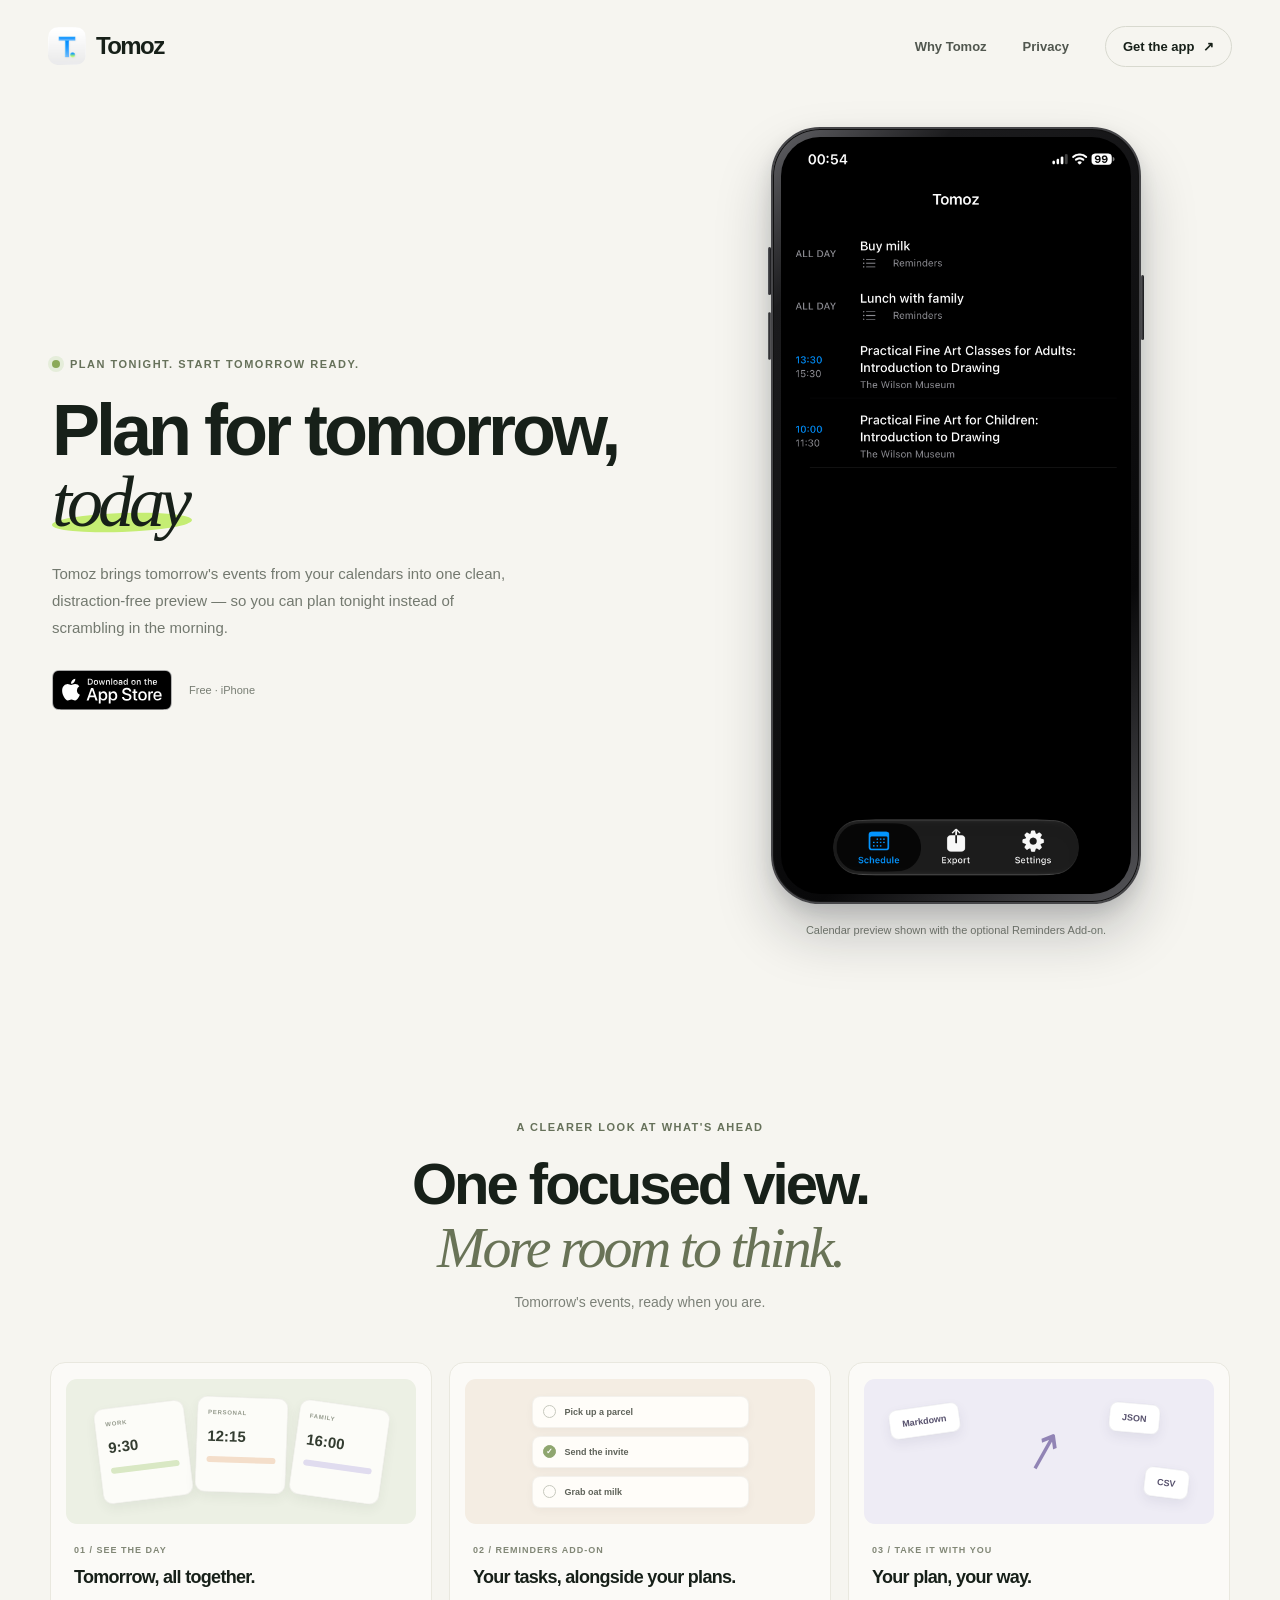
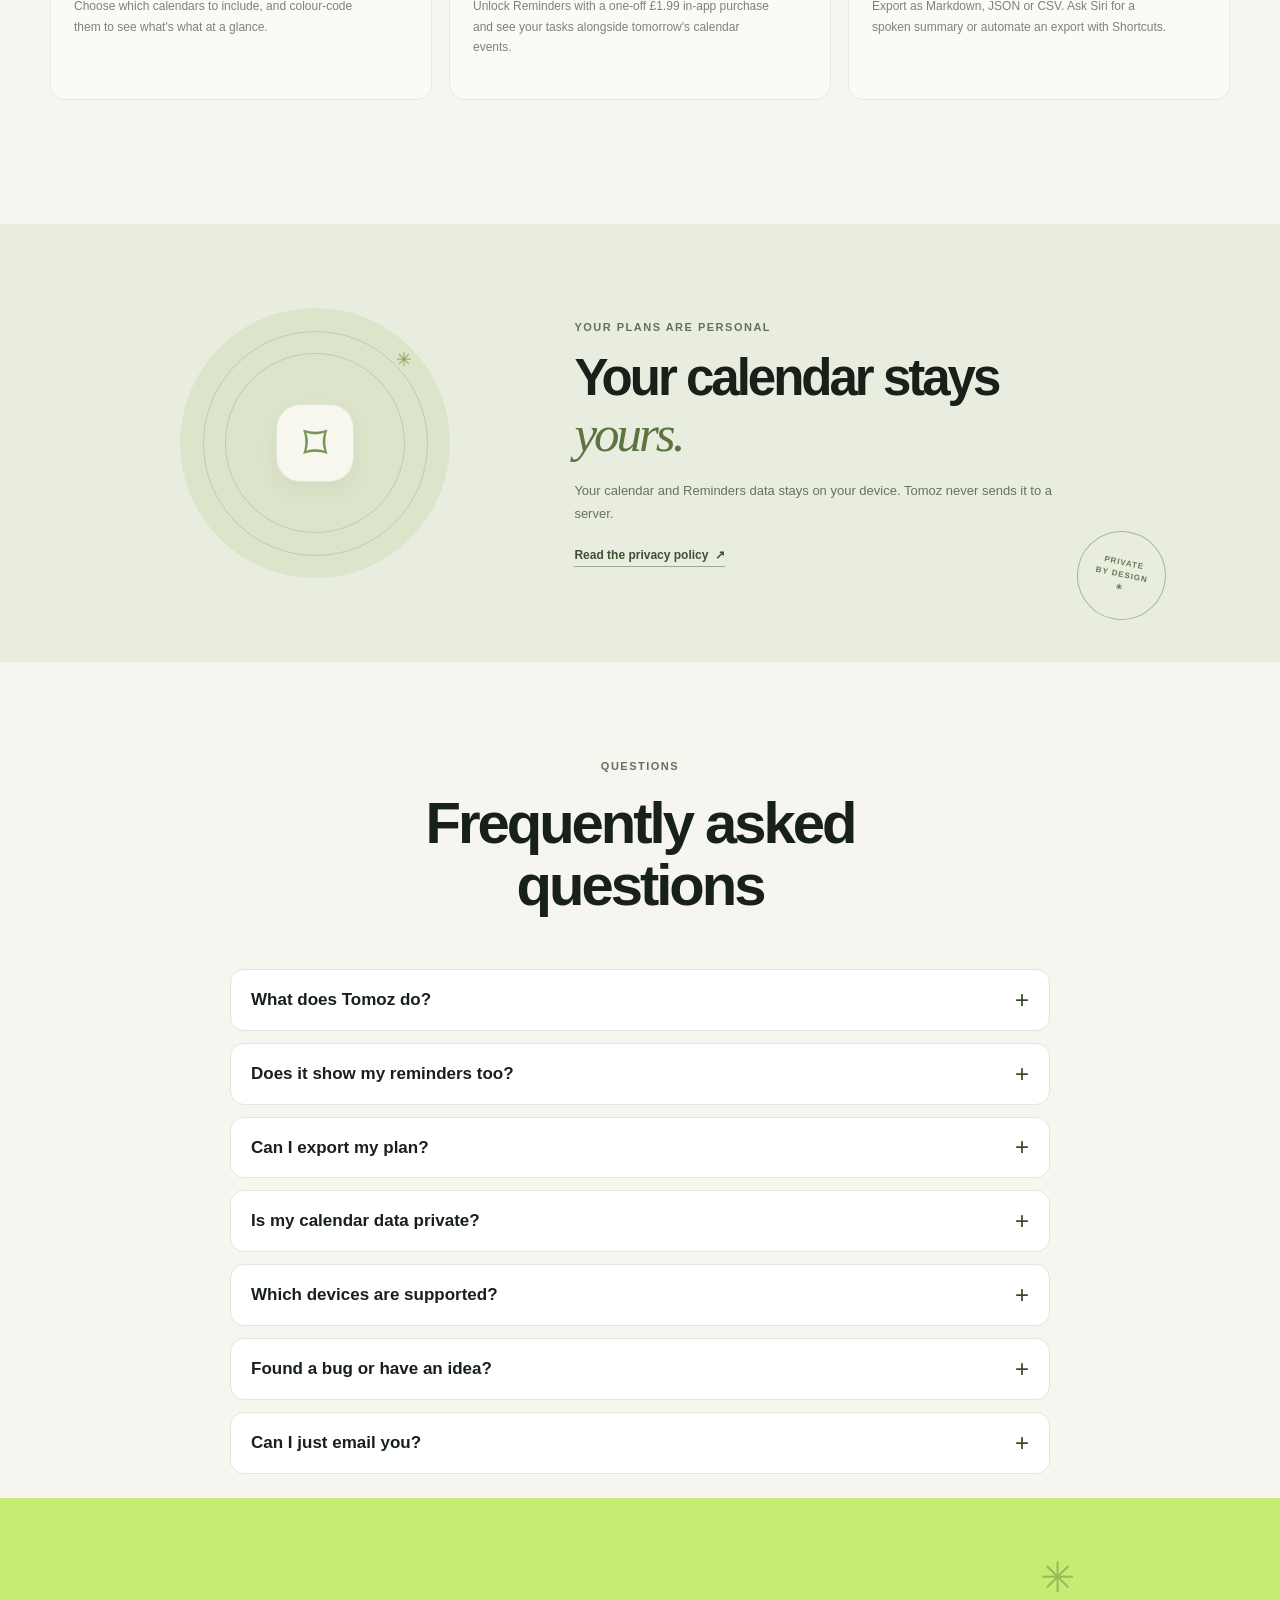
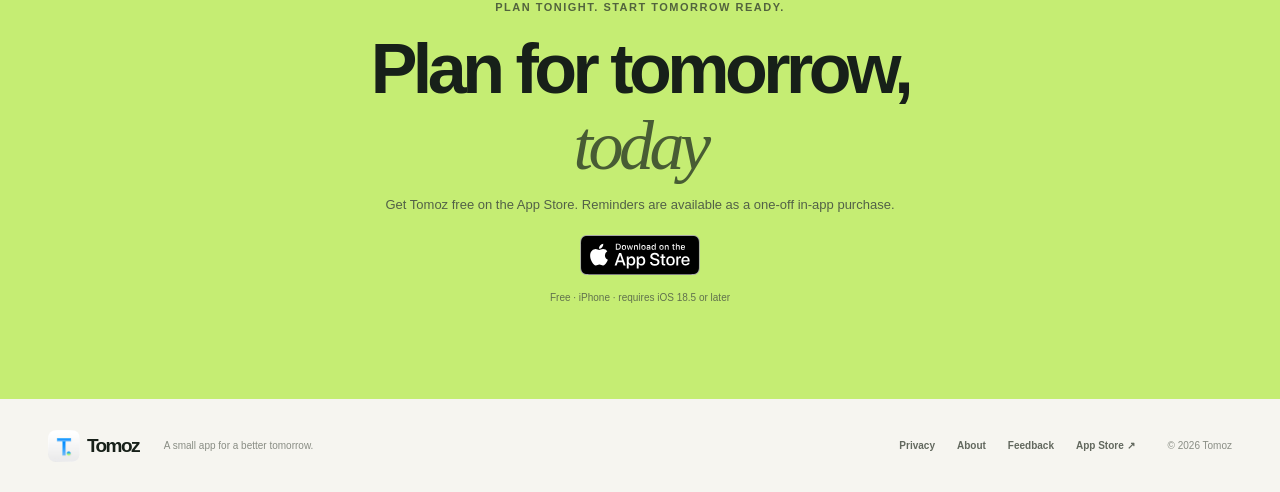
==== commit ad983d2e: "docs: Site copy in the house voice Speak to the reader as you, drop we and our, and tidy headings." ====
--- a/index.html
+++ b/index.html
@@ -73,7 +73,7 @@
               "@type": "Offer",
               "price": "0",
               "priceCurrency": "GBP",
-              "description": "Free to download; the optional Reminders add-on is a one-time £1.99 in-app purchase."
+              "description": "Free to download; the optional Reminders add-on is a one-off £1.99 in-app purchase."
             },
             "description": "Tomoz is a calendar planner for iPhone that shows tomorrow's events, and optionally your reminders, in one clean preview so you can plan the night before.",
             "inLanguage": "en-GB",
@@ -108,7 +108,7 @@
                 "name": "Does it show my reminders too?",
                 "acceptedAnswer": {
                   "@type": "Answer",
-                  "text": "Yes. With the optional Reminders add-on, a one-time £1.99 in-app purchase, your tasks appear alongside tomorrow's events."
+                  "text": "Yes. With the optional Reminders add-on, a one-off £1.99 in-app purchase, your tasks appear alongside tomorrow's events."
                 }
               },
               {
@@ -178,8 +178,8 @@
       <section class="hero" aria-labelledby="hero-title">
         <div class="hero-copy">
           <p class="eyebrow"><span class="eyebrow-dot"></span> Plan tonight. Start tomorrow ready.</p>
-          <h1 id="hero-title"><span class="hero-title-line">Plan for Tomorrow,</span><span
-              class="headline-accent">Today</span></h1>
+          <h1 id="hero-title"><span class="hero-title-line">Plan for tomorrow,</span><span
+              class="headline-accent">today</span></h1>
           <p class="hero-description">
             Tomoz brings tomorrow's events from your calendars into one clean, distraction-free
             preview — so you can plan tonight instead of scrambling in the morning.
@@ -188,7 +188,7 @@
             <a class="app-store-button" href="https://apps.apple.com/gb/app/tomoz/id6748755747">
               <img src="images/app-store-badge.svg" alt="Download on the App Store" width="120" height="40">
             </a>
-            <span class="hero-note">Free · Made for iPhone</span>
+            <span class="hero-note">Free · iPhone</span>
           </div>
         </div>
 
@@ -226,7 +226,7 @@
             </div>
             <span class="feature-number">02 / REMINDERS ADD-ON</span>
             <h3>Your tasks, alongside your plans.</h3>
-            <p>Unlock Reminders with a one-time £1.99 in-app purchase and see your tasks alongside tomorrow's calendar
+            <p>Unlock Reminders with a one-off £1.99 in-app purchase and see your tasks alongside tomorrow's calendar
               events.</p>
           </article>
           <article class="feature-card feature-share">
@@ -253,7 +253,7 @@
             <p class="eyebrow">Your plans are personal</p>
             <h2 id="privacy-title">Your calendar stays <span>yours.</span></h2>
             <p>Your calendar and Reminders data stays on your device. Tomoz never sends it to a server.</p>
-            <a class="text-link" href="https://thechels.uk/app/privacy">Read our privacy policy <span
+            <a class="text-link" href="https://thechels.uk/app/privacy">Read the privacy policy <span
                 aria-hidden="true">↗</span></a>
           </div>
           <span class="privacy-stamp" aria-hidden="true">PRIVATE<br>BY DESIGN<br>✳</span>
@@ -273,7 +273,7 @@
           </details>
           <details class="faq-item">
             <summary>Does it show my reminders too?</summary>
-            <p>Yes. With the optional Reminders add-on, a one-time £1.99 in-app purchase, your tasks appear alongside
+            <p>Yes. With the optional Reminders add-on, a one-off £1.99 in-app purchase, your tasks appear alongside
               tomorrow&#x27;s events.</p>
           </details>
           <details class="faq-item">
@@ -303,8 +303,8 @@
       <section class="closing-cta" aria-labelledby="closing-title">
         <div class="closing-spark" aria-hidden="true">✳</div>
         <p class="eyebrow">Plan tonight. Start tomorrow ready.</p>
-        <h2 id="closing-title">Plan for Tomorrow,<br><span>Today</span></h2>
-        <p>Get Tomoz free on the App Store. Reminders are available as a one-time in-app purchase.</p>
+        <h2 id="closing-title">Plan for tomorrow,<br><span>today</span></h2>
+        <p>Get Tomoz free on the App Store. Reminders are available as a one-off in-app purchase.</p>
         <a class="app-store-button" href="https://apps.apple.com/gb/app/tomoz/id6748755747">
           <img src="images/app-store-badge.svg" alt="Download on the App Store" width="120" height="40">
         </a>
